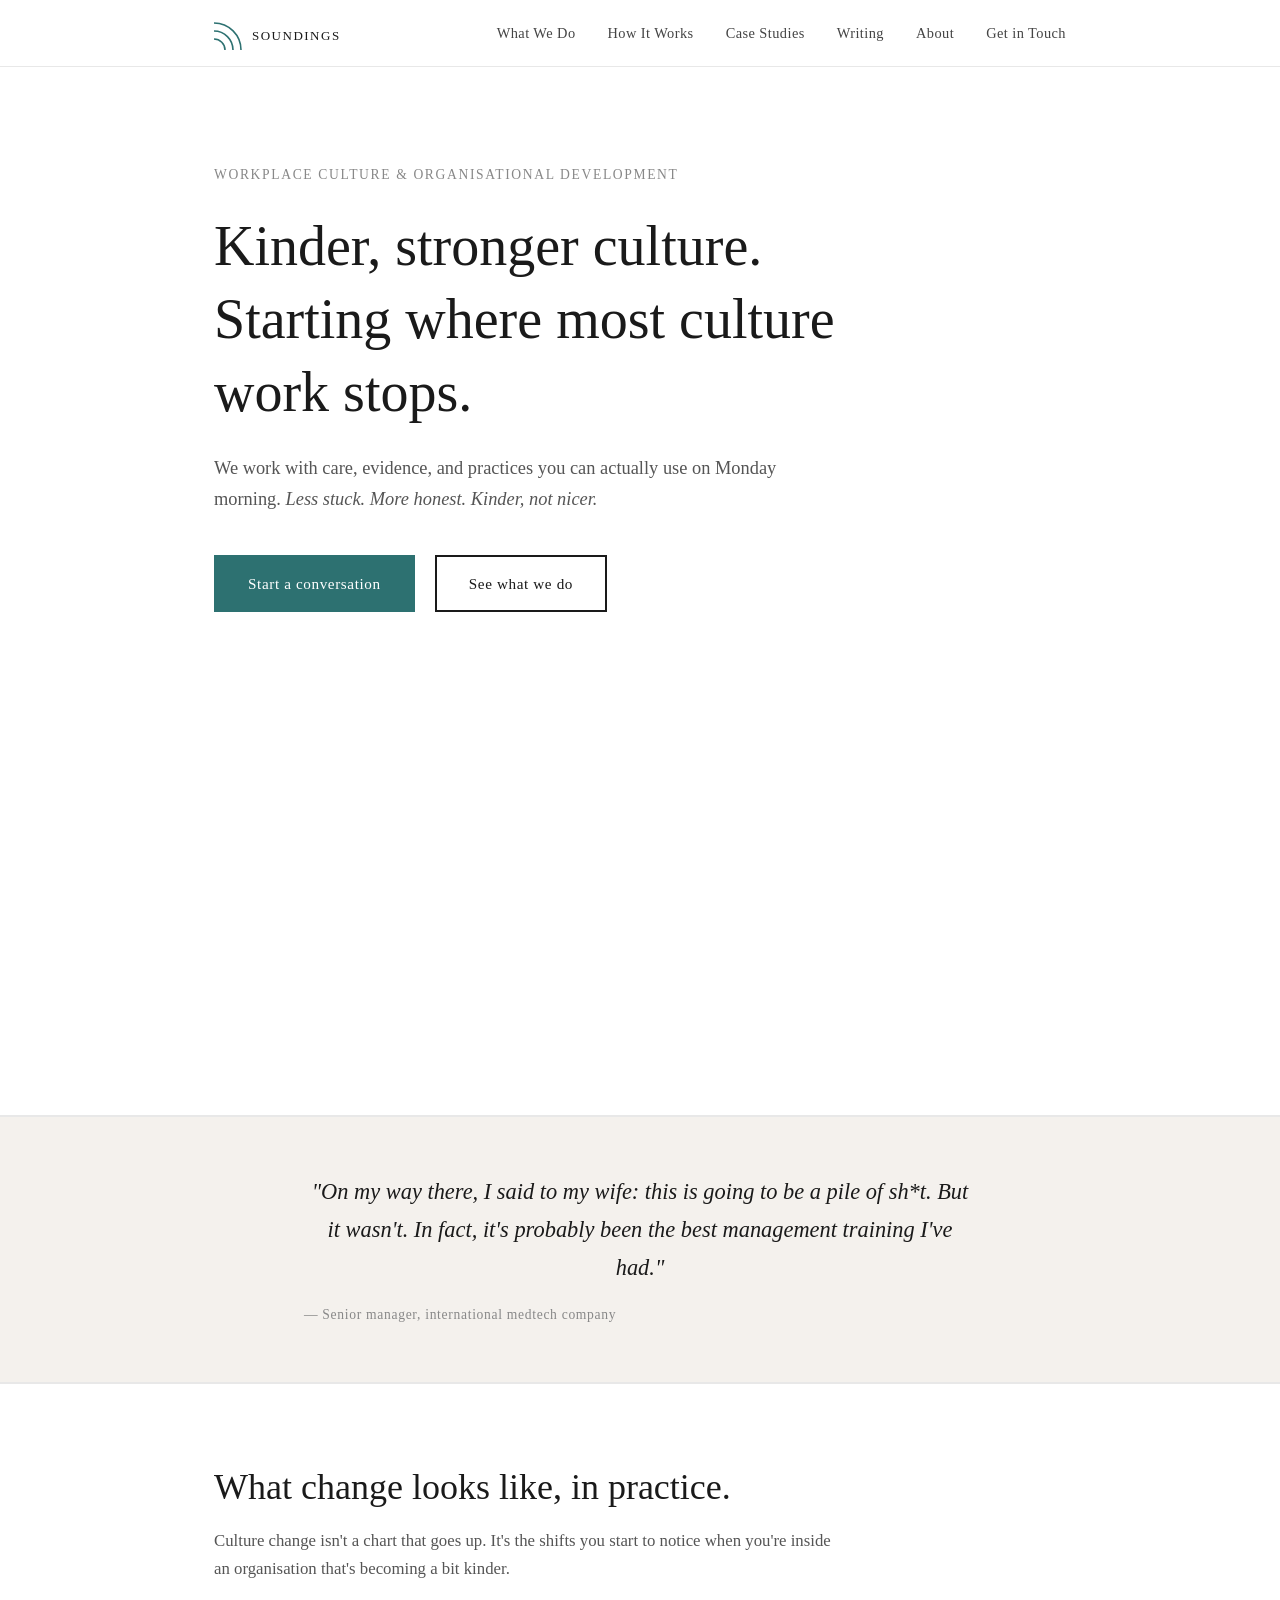
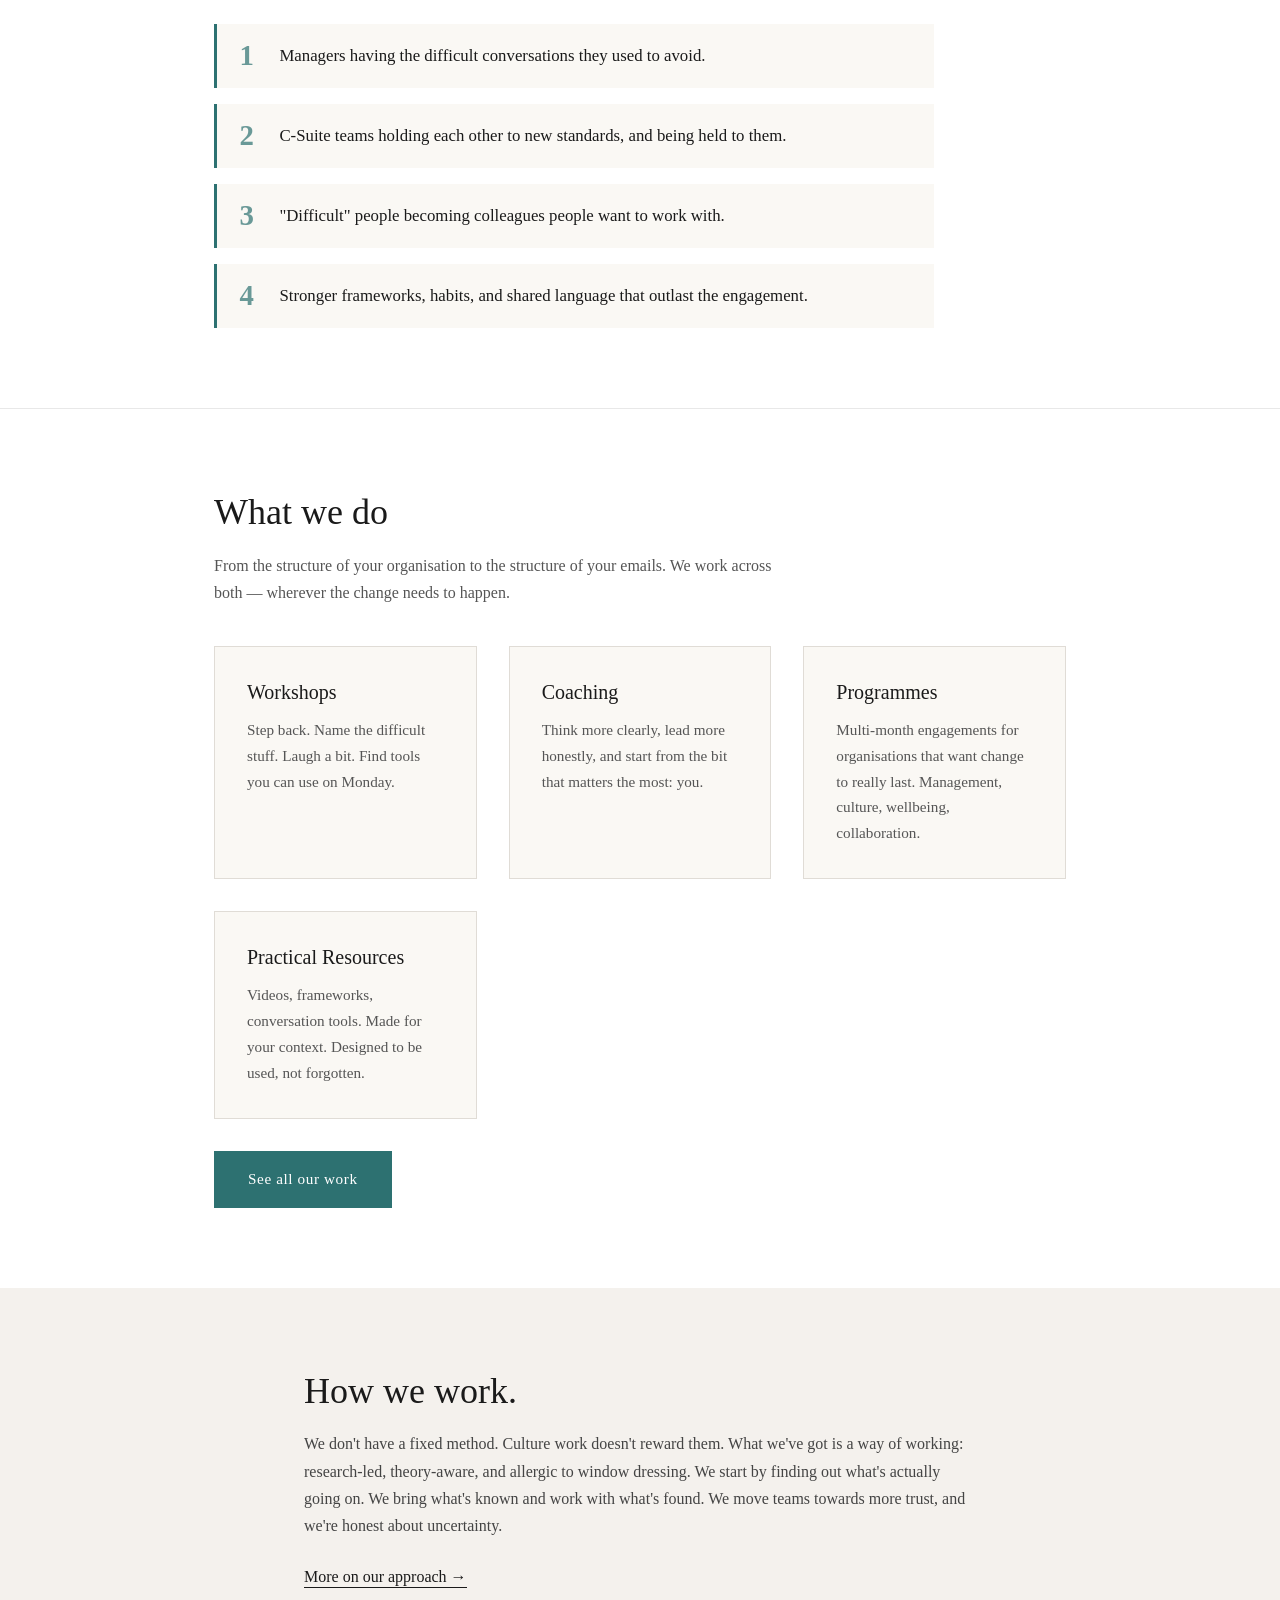
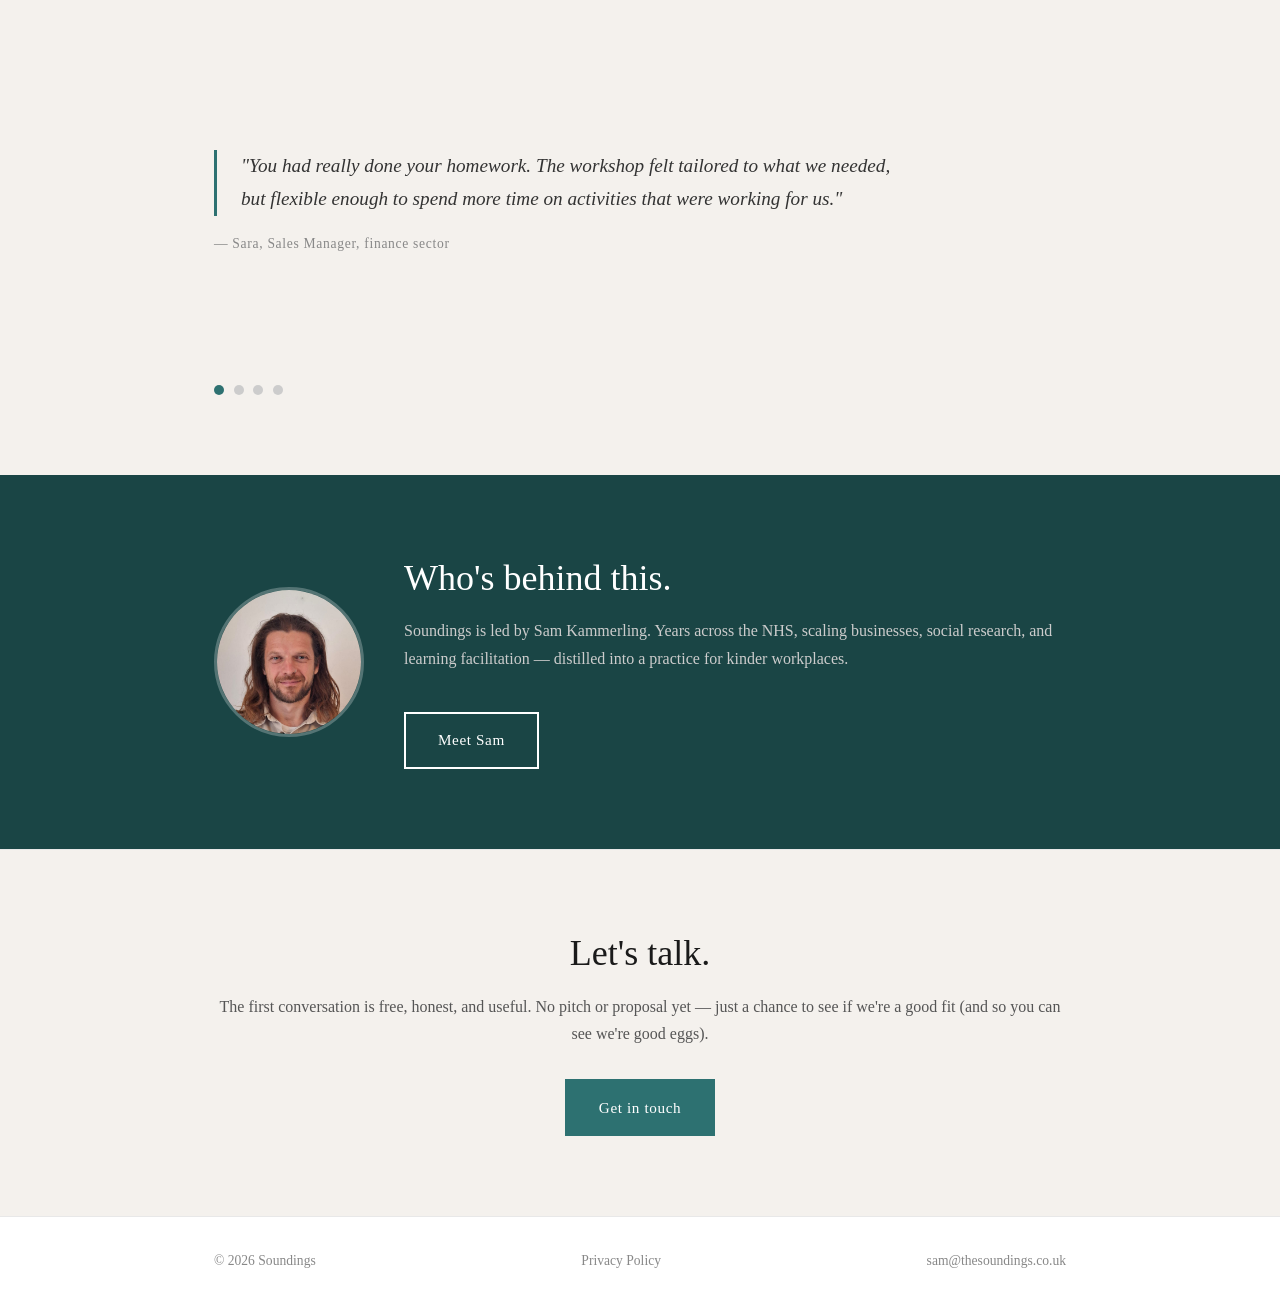
==== index.html @ 3c22feda "Replace teal box logo with SVG depth-arcs mark Three sonar arcs radiating from the nav corner, with " ====
<!DOCTYPE html>
<html lang="en">
<head>
  <meta charset="UTF-8" />
  <meta name="viewport" content="width=device-width, initial-scale=1.0" />
  <title>Soundings — Workplace Culture & Organisational Development</title>
  <meta name="description" content="We help organisations see what's really going on and work it through with care, evidence, honesty, and practices you can use on Monday morning. Less stuck. More honest. Kinder, not just nicer." />
  <link rel="stylesheet" href="style.css" />
</head>
<body>

  <!-- NAV -->
  <nav>
    <div class="nav-inner">
      <a href="index.html" class="nav-logo">
        <svg width="180" height="34" viewBox="0 0 180 34" fill="none" xmlns="http://www.w3.org/2000/svg" role="img" aria-label="Soundings">
          <path d="M 0 23 A 11 11 0 0 1 11 34" stroke="#2d7171" stroke-width="1.6" stroke-linecap="round"/>
          <path d="M 0 15 A 19 19 0 0 1 19 34" stroke="#2d7171" stroke-width="1.6" stroke-linecap="round"/>
          <path d="M 0 7  A 27 27 0 0 1 27 34" stroke="#2d7171" stroke-width="1.6" stroke-linecap="round"/>
          <text x="38" y="24" font-family="Georgia, serif" font-size="13" fill="#1a1a1a" letter-spacing="1.5">SOUNDINGS</text>
        </svg>
      </a>
      <ul class="nav-links">
        <li><a href="what-we-do.html">What We Do</a></li>
        <li><a href="how-it-works.html">How It Works</a></li>
        <li><a href="case-studies.html">Case Studies</a></li>
        <li><a href="writing.html">Writing</a></li>
        <li><a href="about.html">About</a></li>
        <li><a href="contact.html">Get in Touch</a></li>
      </ul>
    </div>
  </nav>

  <!-- HERO -->
  <section class="hero">
    <div class="container">
      <p class="hero-eyebrow">Workplace Culture &amp; Organisational Development</p>
      <h1>Kinder, stronger culture. Starting where most culture work stops.</h1>
      <p class="hero-sub">We work with care, evidence, and practices you can actually use on Monday morning. <em>Less stuck. More honest. Kinder, not nicer.</em></p>
      <p style="margin-bottom: 2.5rem;">
        <a href="contact.html" class="btn btn-primary">Start a conversation</a>
        <a href="what-we-do.html" class="btn btn-secondary">See what we do</a>
      </p>
      <div class="hero-video-wrap">
        <div style="aspect-ratio: 16/9;">
          <iframe width="100%" height="100%" src="https://www.youtube-nocookie.com/embed/tJS1mIeqY7k" title="Soundings — Introduction" frameborder="0" allow="accelerometer; autoplay; clipboard-write; encrypted-media; gyroscope; picture-in-picture" allowfullscreen style="display: block;"></iframe>
        </div>
      </div>
    </div>
  </section>

  <!-- PULL QUOTE -->
  <section class="pull-quote-section">
    <div class="container" style="max-width: 720px;">
      <blockquote class="pull-quote">"On my way there, I said to my wife: this is going to be a pile of sh*t. But it wasn't. In fact, it's probably been the best management training I've had."</blockquote>
      <p class="quote-attr">— Senior manager, international medtech company</p>
    </div>
  </section>

  <!-- OUTCOMES -->
  <section class="outcomes-section">
    <div class="container">
      <h2>What change looks like, in practice.</h2>
      <p class="outcomes-intro">Culture change isn't a chart that goes up. It's the shifts you start to notice when you're inside an organisation that's becoming a bit kinder.</p>
      <ul class="outcomes-list">
        <li>Managers having the difficult conversations they used to avoid.</li>
        <li>C-Suite teams holding each other to new standards, and being held to them.</li>
        <li>"Difficult" people becoming colleagues people want to work with.</li>
        <li>Stronger frameworks, habits, and shared language that outlast the engagement.</li>
      </ul>
    </div>
  </section>

  <!-- SERVICES PREVIEW -->
  <section>
    <div class="container">
      <h2>What we do</h2>
      <p style="color:#555; max-width:580px;">From the structure of your organisation to the structure of your emails. We work across both — wherever the change needs to happen.</p>
      <div class="services-grid">
        <div class="service-card">
          <h3>Workshops</h3>
          <p>Step back. Name the difficult stuff. Laugh a bit. Find tools you can use on Monday.</p>
        </div>
        <div class="service-card">
          <h3>Coaching</h3>
          <p>Think more clearly, lead more honestly, and start from the bit that matters the most: you.</p>
        </div>
        <div class="service-card">
          <h3>Programmes</h3>
          <p>Multi-month engagements for organisations that want change to really last. Management, culture, wellbeing, collaboration.</p>
        </div>
        <div class="service-card">
          <h3>Practical Resources</h3>
          <p>Videos, frameworks, conversation tools. Made for your context. Designed to be used, not forgotten.</p>
        </div>
      </div>
      <p style="margin-top:2rem;"><a href="what-we-do.html" class="btn btn-primary">See all our work</a></p>
    </div>
  </section>

  <!-- HOW WE WORK -->
  <section style="background:#f4f1ed;">
    <div class="container" style="max-width: 720px;">
      <h2>How we work.</h2>
      <p style="color:#444;">We don't have a fixed method. Culture work doesn't reward them. What we've got is a way of working: research-led, theory-aware, and allergic to window dressing. We start by finding out what's actually going on. We bring what's known and work with what's found. We move teams towards more trust, and we're honest about uncertainty.</p>
      <p style="margin-top:1.5rem;"><a href="how-it-works.html" style="border-bottom: 1px solid #1a1a1a; padding-bottom: 2px;">More on our approach →</a></p>
    </div>
  </section>

  <!-- TESTIMONIALS CAROUSEL -->
  <section class="testimonial-section">
    <div class="container">
      <div class="testimonial-carousel" aria-label="Client testimonials" aria-live="polite">

        <div class="testimonial active">
          <blockquote>"You had really done your homework. The workshop felt tailored to what we needed, but flexible enough to spend more time on activities that were working for us."</blockquote>
          <p class="quote-attr">— Sara, Sales Manager, finance sector</p>
        </div>

        <div class="testimonial">
          <blockquote>"Side-stepped a lot of the 'pseudo-psychological profile' stuff that I've encountered in management training. I was impressed with how you got everyone to engage — there were some really important conversations."</blockquote>
          <p class="quote-attr">— Andy, Head of Development, Quantifi</p>
        </div>

        <div class="testimonial">
          <blockquote>"As a black woman joining a predominantly white space, I had a lot of reservations and fears. As a result of your learning programme, I developed skills in navigating conflict, managing power dynamics, asking for what I need, and taking up space — regardless of my sense of imposter syndrome. I feel empowered to be myself and positively impact the culture at my organisation."</blockquote>
          <p class="quote-attr">— Toni, Mental Health Service Manager, Likewise</p>
        </div>

        <div class="testimonial">
          <blockquote>"Doesn't just say 'be more open' — gives specific examples of how to enact it. Refreshing when people produce resources that actually have the potential to help someone. He's naming the unnamed."</blockquote>
          <p class="quote-attr">— Shauna, Senior Midwife, NHS Trust</p>
        </div>

      </div>

      <div class="testimonial-dots" role="tablist">
        <button class="dot active" data-index="0" aria-label="Show testimonial 1"></button>
        <button class="dot" data-index="1" aria-label="Show testimonial 2"></button>
        <button class="dot" data-index="2" aria-label="Show testimonial 3"></button>
        <button class="dot" data-index="3" aria-label="Show testimonial 4"></button>
      </div>
    </div>
  </section>

  <!-- ABOUT STRIP -->
  <section class="about-strip">
    <div class="container">
      <div class="about-strip-inner">
        <div class="about-strip-photo">
          <img src="sam-second.jpg" alt="Sam Kammerling" />
        </div>
        <div>
          <h2>Who's behind this.</h2>
          <p>Soundings is led by Sam Kammerling. Years across the NHS, scaling businesses, social research, and learning facilitation — distilled into a practice for kinder workplaces.</p>
          <a href="about.html" class="btn">Meet Sam</a>
        </div>
      </div>
    </div>
  </section>

  <!-- CTA -->
  <section class="cta-section">
    <div class="container">
      <h2>Let's talk.</h2>
      <p>The first conversation is free, honest, and useful. No pitch or proposal yet — just a chance to see if we're a good fit (and so you can see we're good eggs).</p>
      <a href="contact.html" class="btn btn-primary">Get in touch</a>
    </div>
  </section>

  <!-- FOOTER -->
  <footer>
    <div class="footer-inner">
      <span>© 2026 Soundings</span>
      <span><a href="privacy.html">Privacy Policy</a></span>
      <span><a href="mailto:sam@thesoundings.co.uk">sam@thesoundings.co.uk</a></span>
    </div>
  </footer>

  <!-- TESTIMONIAL CAROUSEL SCRIPT -->
  <script>
    (function() {
      const carousel = document.querySelector('.testimonial-carousel');
      if (!carousel) return;

      const slides = carousel.querySelectorAll('.testimonial');
      const dots = document.querySelectorAll('.testimonial-dots .dot');
      let currentIndex = 0;
      let intervalId = null;

      const reduceMotion = window.matchMedia('(prefers-reduced-motion: reduce)').matches;

      function showSlide(index) {
        slides.forEach((slide, i) => slide.classList.toggle('active', i === index));
        dots.forEach((dot, i) => dot.classList.toggle('active', i === index));
        currentIndex = index;
      }

      function nextSlide() {
        showSlide((currentIndex + 1) % slides.length);
      }

      function startCycle() {
        if (reduceMotion) return;
        intervalId = setInterval(nextSlide, 7000);
      }

      function stopCycle() {
        if (intervalId) {
          clearInterval(intervalId);
          intervalId = null;
        }
      }

      dots.forEach((dot, i) => {
        dot.addEventListener('click', () => {
          showSlide(i);
          stopCycle();
          startCycle();
        });
        dot.addEventListener('touchstart', (e) => {
          e.preventDefault();
          showSlide(i);
          stopCycle();
          startCycle();
        }, { passive: false });
      });

      // Pause on hover — desktop only
      const isTouch = ('ontouchstart' in window);
      if (!isTouch) {
        carousel.addEventListener('mouseenter', stopCycle);
        carousel.addEventListener('mouseleave', startCycle);
      }

      startCycle();
    })();
  </script>

</body>
</html>
---- style.css ----
/* ===== RESET & BASE ===== */
*, *::before, *::after { box-sizing: border-box; margin: 0; padding: 0; }

html { font-size: 16px; scroll-behavior: smooth; }

body {
  font-family: 'Georgia', serif;
  color: #1a1a1a;
  background: #fff;
  line-height: 1.7;
}

img { max-width: 100%; display: block; }

a { color: inherit; text-decoration: none; }

/* ===== TYPOGRAPHY ===== */
h1, h2, h3, h4 {
  font-family: 'Georgia', serif;
  font-weight: normal;
  line-height: 1.3;
}

h1 { font-size: clamp(2rem, 5vw, 3.5rem); }
h2 { font-size: clamp(1.5rem, 3vw, 2.25rem); margin-bottom: 1rem; }
h3 { font-size: 1.25rem; margin-bottom: 0.5rem; }

p { margin-bottom: 1rem; }
p:last-child { margin-bottom: 0; }

/* ===== LAYOUT ===== */
.container {
  max-width: 900px;
  margin: 0 auto;
  padding: 0 1.5rem;
}

section { padding: 5rem 0; }

/* ===== NAV ===== */
nav {
  position: sticky;
  top: 0;
  background: #fff;
  border-bottom: 1px solid #e8e8e8;
  z-index: 100;
  padding: 1rem 0;
}

.nav-inner {
  display: flex;
  align-items: center;
  justify-content: space-between;
  max-width: 900px;
  margin: 0 auto;
  padding: 0 1.5rem;
}

.nav-logo {
  display: flex;
  align-items: center;
  line-height: 0;
}

.nav-links {
  display: flex;
  gap: 2rem;
  list-style: none;
}

.nav-links a {
  font-size: 0.9rem;
  letter-spacing: 0.03em;
  color: #444;
  transition: color 0.2s;
}

.nav-links a:hover { color: #1a1a1a; }

/* ===== HERO SPLIT ===== */
.hero-split {
  display: flex;
  align-items: center;
  gap: 4rem;
}

.hero-text {
  flex: 1;
  min-width: 0;
}

.hero-photo-wrap {
  width: 340px;
  height: 340px;
  border-radius: 50%;
  overflow: hidden;
  flex-shrink: 0;
  box-shadow: 0 0 0 6px #f4f1ed;
}

.hero-video-wrap {
  max-width: 680px;
  width: 100%;
}

.hero-photo-wrap img {
  width: 100%;
  height: 100%;
  object-fit: cover;
  object-position: center 25%;
  display: block;
  transform: scale(1.2);
  transform-origin: center 30%;
}

/* ===== HERO ===== */
.hero {
  padding: 6rem 0 5rem;
  border-bottom: 1px solid #e8e8e8;
}

.hero-eyebrow {
  font-size: 0.85rem;
  letter-spacing: 0.12em;
  text-transform: uppercase;
  color: #888;
  margin-bottom: 1.5rem;
}

.hero h1 { margin-bottom: 1.5rem; max-width: 700px; }

.hero-sub {
  font-size: 1.15rem;
  color: #555;
  max-width: 580px;
  margin-bottom: 2.5rem;
}

/* ===== BUTTONS ===== */
.btn {
  display: inline-block;
  padding: 0.85rem 2rem;
  font-size: 0.95rem;
  letter-spacing: 0.04em;
  cursor: pointer;
  transition: background 0.2s, color 0.2s;
  border: 2px solid #1a1a1a;
}

.btn-primary {
  background: #2d7171;
  color: #fff;
  border-color: #2d7171;
}

.btn-primary:hover {
  background: #235959;
}

.btn-secondary {
  background: transparent;
  color: #1a1a1a;
  margin-left: 1rem;
}

.btn-secondary:hover {
  background: #f5f5f5;
}

/* ===== STAT STRIP ===== */
.stats {
  background: #f7f7f7;
  padding: 3.5rem 0;
  border-top: 1px solid #e8e8e8;
  border-bottom: 1px solid #e8e8e8;
}

.stats-grid {
  display: grid;
  grid-template-columns: repeat(auto-fit, minmax(180px, 1fr));
  gap: 2rem;
  text-align: center;
}

.stat-number {
  font-size: 2.5rem;
  font-weight: bold;
  display: block;
  margin-bottom: 0.25rem;
}

.stat-label {
  font-size: 0.9rem;
  color: #666;
}

/* ===== WHAT WE DO (homepage preview) ===== */
.services-grid {
  display: grid;
  grid-template-columns: repeat(auto-fit, minmax(240px, 1fr));
  gap: 2rem;
  margin-top: 2.5rem;
}

.service-card {
  padding: 2rem;
  background: #faf8f4;
  border: 1px solid #e0dcd6;
  transition: border-color 0.2s;
}

.service-card:hover {
  border-color: #2d7171;
}

.service-card h3 { margin-bottom: 0.75rem; }

.service-card p { color: #555; font-size: 0.95rem; }

/* ===== ABOUT STRIP ===== */
.about-strip {
  background: #1a4545;
  color: #fff;
}

.about-strip h2 { color: #fff; }

.about-strip p { color: #ccc; }

.about-strip .btn {
  border-color: #fff;
  color: #fff;
  margin-top: 1.5rem;
}

.about-strip .btn:hover {
  background: #fff;
  color: #1a1a1a;
}

.about-strip-inner {
  display: flex;
  align-items: center;
  gap: 2.5rem;
}

.about-strip-photo {
  width: 150px;
  height: 150px;
  border-radius: 50%;
  overflow: hidden;
  flex-shrink: 0;
  border: 3px solid rgba(255,255,255,0.25);
}

.about-strip-photo img {
  width: 100%;
  height: 100%;
  object-fit: cover;
  object-position: center 25%;
  display: block;
  transform: scale(1.2);
  transform-origin: center 30%;
}

/* ===== TESTIMONIAL ===== */
.testimonial-section { background: #f4f1ed; }

blockquote {
  font-size: 1.2rem;
  font-style: italic;
  color: #333;
  border-left: 3px solid #2d7171;
  padding-left: 1.5rem;
  margin-bottom: 1rem;
  max-width: 680px;
}

.quote-attr {
  font-size: 0.85rem;
  color: #888;
  letter-spacing: 0.05em;
}

/* ===== CTA SECTION ===== */
.cta-section {
  background: #f4f1ed;
  border-top: 1px solid #e8e8e8;
  text-align: center;
  padding: 5rem 0;
}

.cta-section h2 { margin-bottom: 1rem; }
.cta-section p { color: #555; margin-bottom: 2rem; }

/* ===== FOOTER ===== */
footer {
  border-top: 1px solid #e8e8e8;
  padding: 2rem 0;
  font-size: 0.85rem;
  color: #888;
}

.footer-inner {
  display: flex;
  justify-content: space-between;
  align-items: center;
  max-width: 900px;
  margin: 0 auto;
  padding: 0 1.5rem;
}

/* ===== WHAT WE DO PAGE ===== */
.offering { padding: 3rem 0; }
.offering h2 {
  margin-bottom: 1rem;
  border-left: 3px solid #2d7171;
  padding-left: 0.75rem;
}
.offering-list { margin: 1rem 0 1rem 1.5rem; color: #555; }
.offering-list li { margin-bottom: 0.4rem; }

.divider { border: none; border-top: 1px solid #e8e8e8; margin: 0; }

/* ===== HOW IT WORKS PAGE ===== */
.steps { padding: 1rem 0; }

.step {
  display: flex;
  gap: 2rem;
  padding: 3rem 0;
  border-bottom: 1px solid #e8e8e8;
}

.step:last-child { border-bottom: none; }

.step-number {
  font-size: 2rem;
  font-weight: bold;
  color: #e0e0e0;
  min-width: 3rem;
  line-height: 1;
  padding-top: 0.2rem;
}

.step-content h3 { margin-bottom: 0.75rem; }
.step-content p { color: #555; }

/* ===== ABOUT PAGE ===== */
.photo-placeholder {
  width: 200px;
  height: 200px;
  background: #e8e8e8;
  border: 2px dashed #bbb;
  display: flex;
  align-items: center;
  justify-content: center;
  text-align: center;
  color: #888;
  font-size: 0.85rem;
  margin: 0 0 3rem 0;
  border-radius: 50%;
}

.profile-photo-wrap {
  width: 320px;
  height: 320px;
  border-radius: 50%;
  overflow: hidden;
  flex-shrink: 0;
}

.profile-photo {
  width: 100%;
  height: 100%;
  object-fit: cover;
  object-position: center 25%;
  display: block;
  transform: scale(1.2);
  transform-origin: center 30%;
}

.about-list {
  margin: 1rem 0 1rem 1.5rem;
  color: #555;
}

.about-list li {
  margin-bottom: 0.6rem;
  color: #b25c00;
  background: #fff8ef;
  padding: 0.4rem 0.6rem;
  border-left: 3px solid #d99020;
  list-style: none;
  font-size: 0.95rem;
}

.credentials {
  font-size: 0.9rem;
  color: #888;
  text-align: center;
  margin-top: 2.5rem;
  letter-spacing: 0.02em;
}

/* ===== HOMEPAGE OUTCOMES SECTION ===== */
.outcomes-section {
  padding: 5rem 0;
  border-top: 1px solid #e8e8e8;
  border-bottom: 1px solid #e8e8e8;
}

.outcomes-intro {
  color: #555;
  max-width: 620px;
  font-size: 1.05rem;
  margin-bottom: 2.5rem;
}

.outcomes-list {
  list-style: none;
  padding: 0;
  display: grid;
  gap: 1rem;
  max-width: 720px;
  counter-reset: outcomes;
}

.outcomes-list li {
  padding: 1.1rem 1.4rem;
  background: #faf8f4;
  border-left: 3px solid #2d7171;
  font-size: 1.05rem;
  color: #1a1a1a;
  counter-increment: outcomes;
  display: flex;
  align-items: center;
  gap: 1rem;
}

.outcomes-list li::before {
  content: counter(outcomes);
  font-size: 1.8rem;
  font-weight: bold;
  color: #2d7171;
  min-width: 1.5rem;
  flex-shrink: 0;
  line-height: 1;
  opacity: 0.7;
}

/* ===== PULL QUOTE ===== */
.pull-quote-section {
  padding: 3.5rem 0;
  background: #f4f1ed;
  border-top: 1px solid #e8e8e8;
  border-bottom: 1px solid #e8e8e8;
}

.pull-quote {
  font-size: clamp(1.1rem, 2.5vw, 1.4rem);
  border-left: none;
  padding-left: 0;
  text-align: center;
  max-width: 100%;
  color: #1a1a1a;
}

/* ===== TESTIMONIAL CAROUSEL ===== */
.testimonial-carousel {
  display: grid;
  position: relative;
}

.testimonial-carousel .testimonial {
  grid-area: 1 / 1;
  opacity: 0;
  visibility: hidden;
  transition: opacity 0.4s ease, visibility 0.4s;
}

.testimonial-carousel .testimonial.active {
  opacity: 1;
  visibility: visible;
}

.testimonial-dots {
  display: flex;
  gap: 0.6rem;
  justify-content: flex-start;
  margin-top: 2rem;
  padding-left: 0;
  list-style: none;
}

.testimonial-dots .dot {
  width: 10px;
  height: 10px;
  border-radius: 50%;
  background: #ccc;
  border: none;
  cursor: pointer;
  padding: 0;
  transition: background 0.2s;
}

.testimonial-dots .dot.active {
  background: #2d7171;
}

.testimonial-dots .dot:hover {
  background: #888;
}

@media (prefers-reduced-motion: reduce) {
  .testimonial-carousel .testimonial {
    transition: none;
  }
}

@media (max-width: 600px) {
  .testimonial-dots .dot {
    width: 16px;
    height: 16px;
  }
}

/* ===== CASE STUDIES PAGE ===== */
.case-study { padding: 3rem 0; }
.case-study h2 { margin-bottom: 1rem; }
.case-study p { color: #444; margin-bottom: 0.85rem; }

.case-study-tag {
  font-size: 0.8rem;
  letter-spacing: 0.1em;
  text-transform: uppercase;
  color: #888;
  margin-bottom: 0.75rem;
}

/* ===== VIDEO FEATURES ===== */
.video-features {
  margin-bottom: 1rem;
}

.video-feature {
  display: flex;
  align-items: center;
  gap: 2.5rem;
  padding: 2.5rem 0;
  border-bottom: 1px solid #e8e8e8;
}

.video-feature:last-child {
  border-bottom: none;
}

.video-feature--reverse {
  flex-direction: row-reverse;
}

.video-feature-video {
  flex: 0 0 52%;
}

.video-feature-text h3 {
  margin-bottom: 0.75rem;
}

.video-feature-text p {
  color: #555;
}

@media (max-width: 700px) {
  .video-feature,
  .video-feature--reverse {
    flex-direction: column;
  }
  .video-feature-video {
    flex: none;
    width: 100%;
  }
}

/* ===== WRITING INDEX THUMBNAILS ===== */
.writing-thumb {
  width: 160px;
  height: 120px;
  object-fit: cover;
  display: block;
  margin-bottom: 1rem;
}

/* ===== ARTICLE FIGURES ===== */
.article-figure {
  margin: 2rem 0;
}
.article-figure img {
  width: 100%;
  display: block;
}
.article-figure figcaption {
  font-size: 0.8rem;
  color: #888;
  margin-top: 0.5rem;
  font-style: italic;
  line-height: 1.5;
}

/* ===== CONTACT PAGE ===== */
.contact-layout {
  display: grid;
  grid-template-columns: 1fr 320px;
  gap: 4rem;
  align-items: start;
}

.form-group { margin-bottom: 1.5rem; }

.form-group label {
  display: block;
  font-size: 0.9rem;
  font-weight: bold;
  margin-bottom: 0.4rem;
}

.form-group input,
.form-group textarea {
  width: 100%;
  padding: 0.75rem 1rem;
  border: 1px solid #ccc;
  font-family: inherit;
  font-size: 1rem;
  color: #1a1a1a;
  background: #fff;
  transition: border-color 0.2s;
}

.form-group input:focus,
.form-group textarea:focus {
  outline: none;
  border-color: #1a1a1a;
}

.contact-info h3 { margin-bottom: 1rem; }
.contact-info p { color: #555; font-size: 0.95rem; }

/* ===== RESPONSIVE ===== */
@media (max-width: 600px) {
  .nav-links { display: none; }
  .btn-secondary { display: none; }
  .footer-inner { flex-direction: column; gap: 0.5rem; text-align: center; }
  .about-strip-inner { flex-direction: column; text-align: center; }
  .hero-split { flex-direction: column; gap: 2rem; }
  .hero-photo-wrap { width: 200px; height: 200px; }
  .video-grid { grid-template-columns: 1fr !important; }
}
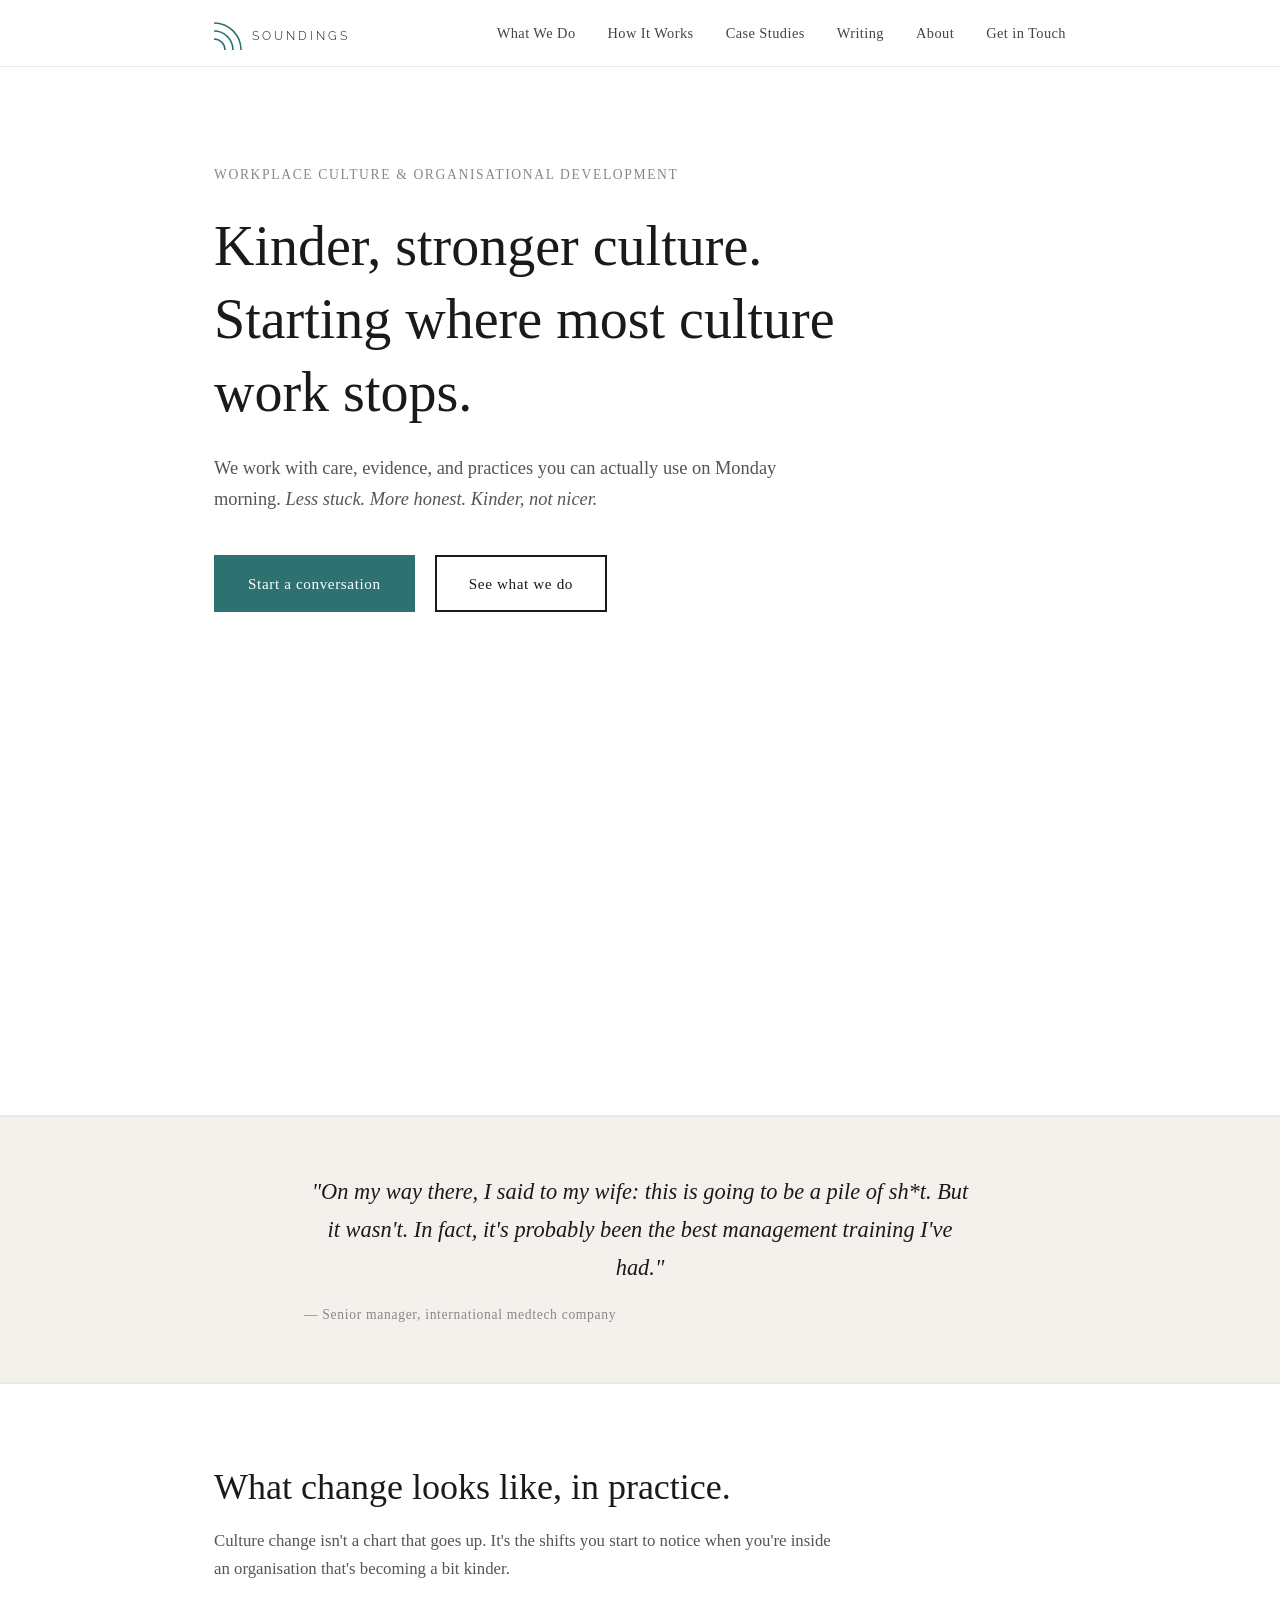
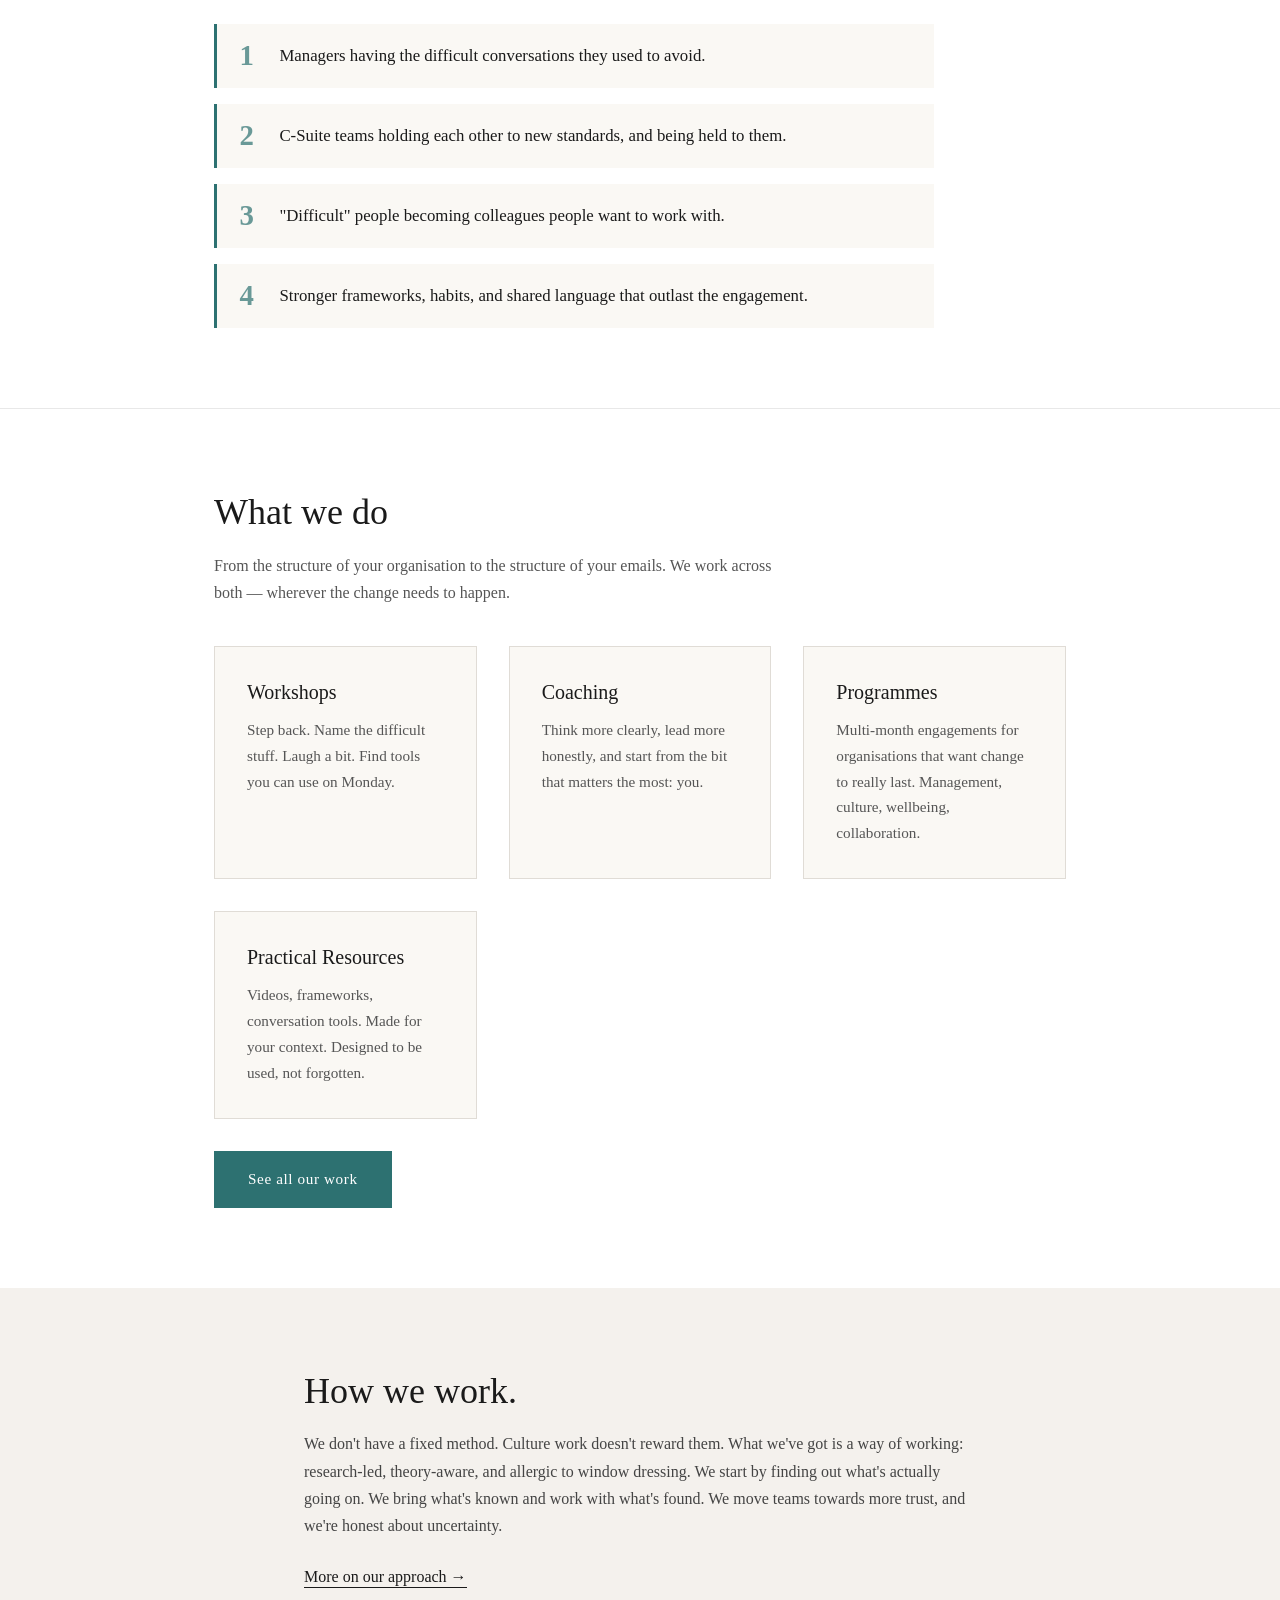
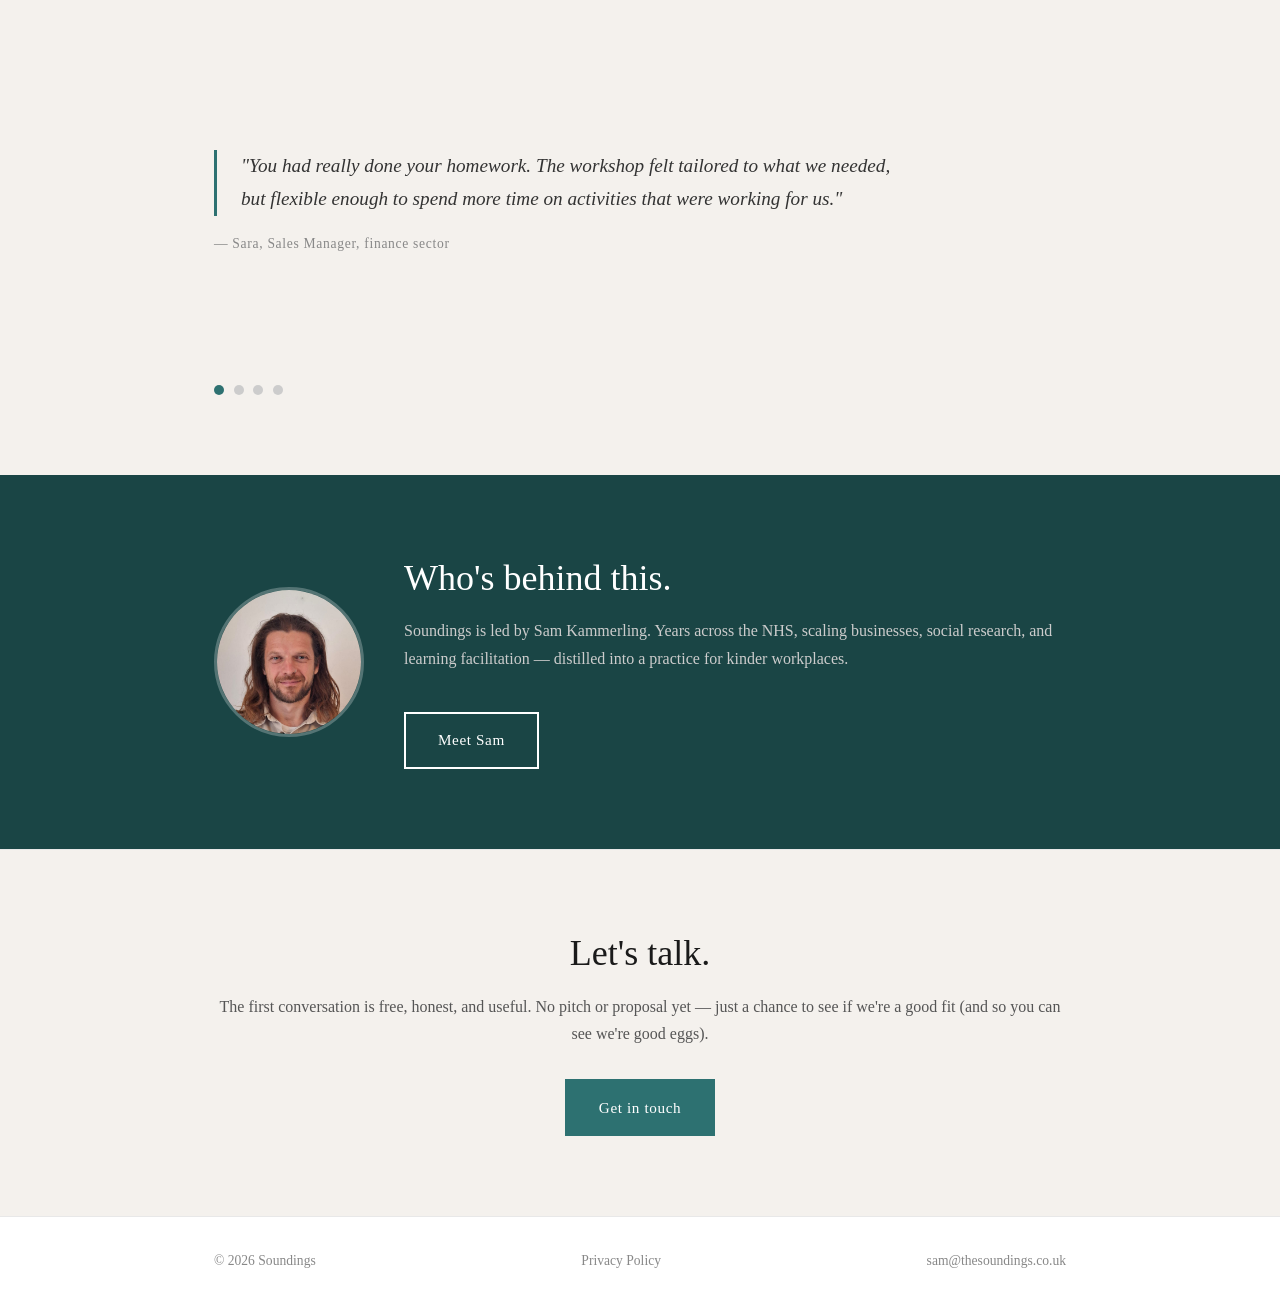
==== commit c96da3b0: "Switch logo font to Raleway Light Loads Raleway 300 via Google Fonts on all pages. Updates nav SVG t" ====
--- a/index.html
+++ b/index.html
@@ -5,6 +5,10 @@
   <meta name="viewport" content="width=device-width, initial-scale=1.0" />
   <title>Soundings — Workplace Culture & Organisational Development</title>
   <meta name="description" content="We help organisations see what's really going on and work it through with care, evidence, honesty, and practices you can use on Monday morning. Less stuck. More honest. Kinder, not just nicer." />
+  <link rel="preconnect" href="https://fonts.googleapis.com">
+  <link rel="preconnect" href="https://fonts.gstatic.com" crossorigin>
+  <link href="https://fonts.googleapis.com/css2?family=Raleway:wght@300&display=swap" rel="stylesheet">
+  <link rel="icon" href="favicon.svg" type="image/svg+xml">
   <link rel="stylesheet" href="style.css" />
 </head>
 <body>
@@ -17,7 +21,7 @@
           <path d="M 0 23 A 11 11 0 0 1 11 34" stroke="#2d7171" stroke-width="1.6" stroke-linecap="round"/>
           <path d="M 0 15 A 19 19 0 0 1 19 34" stroke="#2d7171" stroke-width="1.6" stroke-linecap="round"/>
           <path d="M 0 7  A 27 27 0 0 1 27 34" stroke="#2d7171" stroke-width="1.6" stroke-linecap="round"/>
-          <text x="38" y="24" font-family="Georgia, serif" font-size="13" fill="#1a1a1a" letter-spacing="1.5">SOUNDINGS</text>
+          <text x="38" y="24" font-family="'Raleway', sans-serif" font-weight="300" font-size="12" fill="#1a1a1a" letter-spacing="3">SOUNDINGS</text>
         </svg>
       </a>
       <ul class="nav-links">
